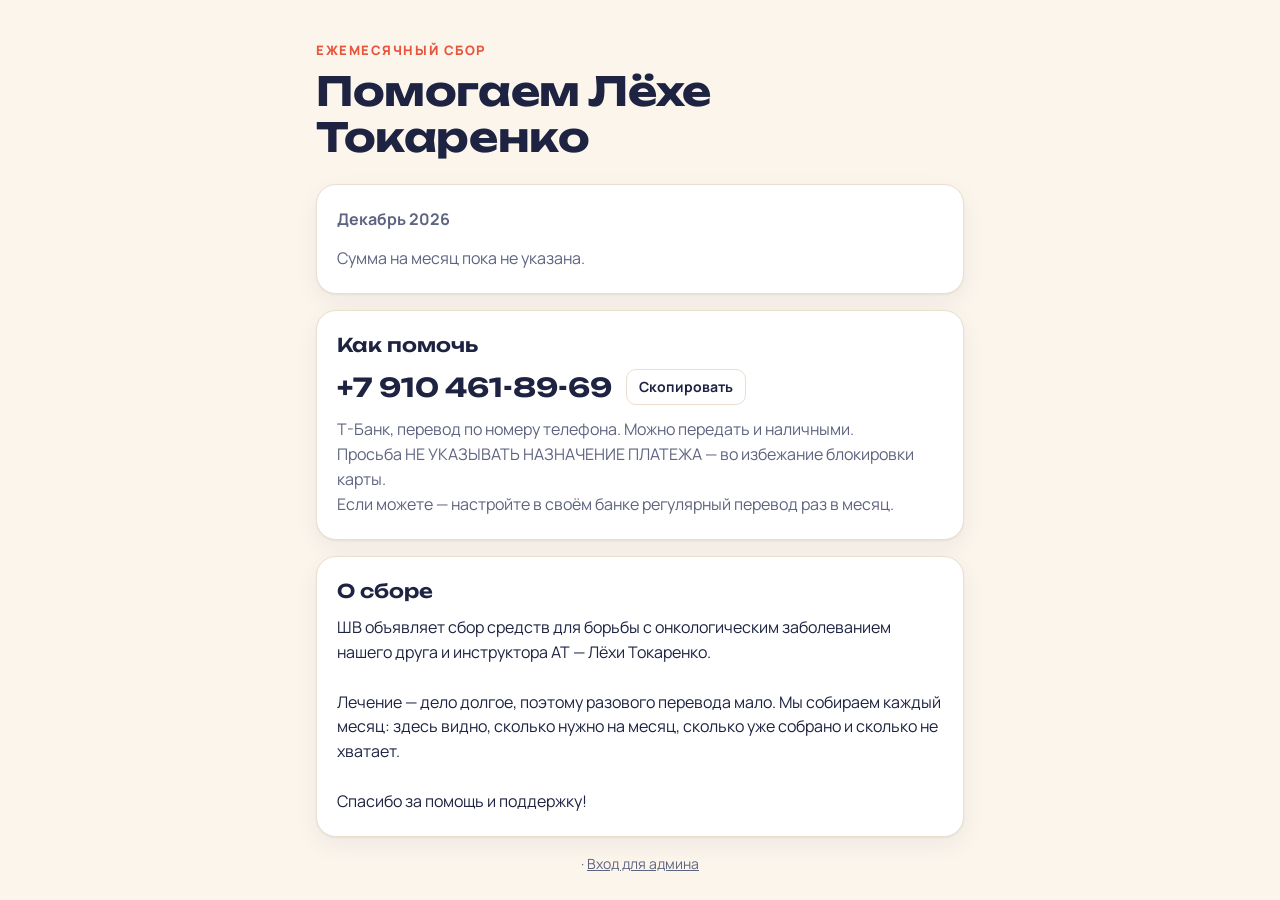
==== index.html @ a67ed2bd "Сайт ежемесячного сбора: полоска месяца, картинка-отчёт, новости с фото, админка Co-Authored-By: Cla" ====
<!doctype html>
<html lang="ru">
<head>
<meta charset="utf-8">
<meta name="viewport" content="width=device-width, initial-scale=1">
<meta name="robots" content="noindex, nofollow">
<title>Ежемесячный сбор</title>
<link rel="preconnect" href="https://fonts.googleapis.com">
<link rel="preconnect" href="https://fonts.gstatic.com" crossorigin>
<link rel="stylesheet" href="https://fonts.googleapis.com/css2?family=Manrope:wght@400;600;700;800&family=Unbounded:wght@600;700;800&display=swap">
<link rel="stylesheet" href="style.css">
</head>
<body>
<header class="top">
  <div class="wrap">
    <p class="kicker">Ежемесячный сбор</p>
    <h1 id="title">Загрузка…</h1>
  </div>
</header>

<main class="wrap">
  <p id="loadErr" class="card msg err" hidden>Не удалось загрузить данные. Обновите страницу.</p>

  <section class="card" id="meter" hidden>
    <div class="meter-head">
      <span class="month" id="monthLabel"></span>
      <span class="pill" id="pill"></span>
    </div>
    <div id="noGoal" class="muted" hidden>Сумма на месяц пока не указана.</div>
    <div id="hasGoal">
      <div class="big">
        <span class="sum" id="collected"></span>
        <span class="of">из <b id="goal"></b></span>
      </div>
      <div class="bar" role="progressbar" aria-valuemin="0" aria-valuemax="100" id="bar">
        <div class="fill" id="fill"></div>
      </div>
      <div class="stats">
        <div><small>Собрано</small><b id="pct"></b></div>
        <div class="left"><small>Осталось собрать</small><b id="left"></b></div>
      </div>
      <button class="btn wide" id="reportBtn" type="button">Картинка-отчёт для чата</button>
    </div>
  </section>

  <section class="card" id="help" hidden>
    <h2>Как помочь</h2>
    <div class="payto" id="paytoRow">
      <span class="num" id="payTo"></span>
      <button class="btn sm ghost" id="copyBtn" type="button">Скопировать</button>
    </div>
    <p class="pre muted" id="payNote"></p>
  </section>

  <section class="card" id="aboutSec" hidden>
    <h2>О сборе</h2>
    <p class="pre" id="about"></p>
  </section>

  <section class="card" id="meSec" hidden>
    <h2>О себе</h2>
    <img class="me-photo" id="mePhoto" alt="" hidden>
    <p class="pre" id="me"></p>
  </section>

  <section class="card" id="historySec" hidden>
    <h2>Прошлые месяцы</h2>
    <ul class="history" id="history"></ul>
  </section>

  <section id="newsSec" hidden>
    <h2 style="margin-top:28px">Отчёты и новости</h2>
    <div id="news"></div>
  </section>
</main>

<footer class="wrap">
  <span id="updated"></span>
  <span> · </span><a href="admin.html">Вход для админа</a>
</footer>

<dialog id="reportDlg">
  <img id="reportImg" alt="Картинка-отчёт о сборе">
  <p class="hint">На телефоне картинку можно сохранить долгим нажатием.</p>
  <div class="dlg-actions">
    <button class="btn" id="shareBtn" type="button" hidden>Поделиться</button>
    <button class="btn" id="downloadBtn" type="button">Скачать</button>
    <button class="btn ghost" id="closeBtn" type="button">Закрыть</button>
  </div>
</dialog>

<script src="common.js"></script>
<script src="site.js"></script>
</body>
</html>
---- style.css ----
:root {
  --bg: #FBF5EC;
  --surface: #FFFFFF;
  --ink: #1D2340;
  --muted: #5E6480;
  --line: #EADFCF;
  --track: #F2E7D7;
  --accent: #E8553D;
  --accent-2: #F5A524;
  --accent-ink: #FFFFFF;
  --ok: #2E7DBA;
  --danger: #C0392B;
  --shadow: 0 1px 2px rgba(29, 35, 64, .06), 0 8px 24px rgba(29, 35, 64, .06);
  --font-head: "Unbounded", system-ui, sans-serif;
  --font-body: "Manrope", system-ui, -apple-system, "Segoe UI", sans-serif;
  color-scheme: light;
}
@media (prefers-color-scheme: dark) {
  :root {
    --bg: #14172A;
    --surface: #1D2140;
    --ink: #F4EEE4;
    --muted: #A6A9C2;
    --line: #2C3156;
    --track: #2A2F52;
    --accent: #FF6B52;
    --ok: #6FB3E8;
    --danger: #FF7B6B;
    --shadow: none;
    color-scheme: dark;
  }
}

* { box-sizing: border-box; }
html { -webkit-text-size-adjust: 100%; }
body {
  margin: 0;
  background: var(--bg);
  color: var(--ink);
  font: 16px/1.55 var(--font-body);
}
img { max-width: 100%; display: block; }
a { color: var(--accent); }
[hidden] { display: none !important; }

.wrap { max-width: 680px; margin: 0 auto; padding: 0 16px; }

/* шапка */
.top { padding: 40px 0 8px; }
.kicker {
  margin: 0 0 8px;
  font-weight: 800;
  font-size: 13px;
  letter-spacing: .12em;
  text-transform: uppercase;
  color: var(--accent);
}
h1 {
  margin: 0;
  font: 700 clamp(26px, 6.5vw, 40px)/1.15 var(--font-head);
  letter-spacing: -.01em;
  overflow-wrap: anywhere;
}
h2 {
  margin: 0 0 12px;
  font: 600 19px/1.3 var(--font-head);
}

/* карточки */
.card {
  background: var(--surface);
  border: 1px solid var(--line);
  border-radius: 20px;
  padding: 22px 20px;
  margin: 16px 0;
  box-shadow: var(--shadow);
}
.pre { white-space: pre-line; overflow-wrap: anywhere; margin: 0; }
.muted { color: var(--muted); }
.small { font-size: 14px; }

/* полоска сбора */
.meter-head {
  display: flex; justify-content: space-between; align-items: center; gap: 12px;
  margin-bottom: 14px;
}
.month { font-weight: 700; color: var(--muted); }
.pill {
  font-weight: 800; font-size: 14px;
  padding: 4px 12px; border-radius: 999px;
  background: color-mix(in srgb, var(--accent) 14%, transparent);
  color: var(--accent);
  white-space: nowrap;
}
.pill.done { background: color-mix(in srgb, var(--ok) 16%, transparent); color: var(--ok); }
.big { display: flex; flex-wrap: wrap; align-items: baseline; gap: 4px 10px; margin-bottom: 16px; }
.big .sum { font: 800 clamp(34px, 9vw, 52px)/1.05 var(--font-head); letter-spacing: -.02em; }
.big .of { color: var(--muted); font-weight: 600; }
.big .of b { color: var(--ink); }
.bar {
  height: 18px; border-radius: 999px; background: var(--track); overflow: hidden;
}
.bar .fill {
  height: 100%; width: 0; border-radius: inherit;
  background: linear-gradient(90deg, var(--accent), var(--accent-2));
  transition: width .8s cubic-bezier(.2, .8, .2, 1);
}
.bar.slim { height: 8px; }
.stats { display: grid; grid-template-columns: 1fr 1fr; gap: 12px; margin-top: 16px; }
.stats small { display: block; color: var(--muted); font-weight: 600; font-size: 13px; }
.stats b { font: 700 22px/1.2 var(--font-head); }
.stats .left b { color: var(--accent); }

/* кнопки */
.btn {
  display: inline-flex; align-items: center; justify-content: center; gap: 8px;
  min-height: 46px; padding: 10px 18px;
  border: 0; border-radius: 14px;
  background: var(--accent); color: var(--accent-ink);
  font: 700 16px/1.2 var(--font-body);
  cursor: pointer; text-decoration: none;
}
.btn:hover { filter: brightness(1.05); }
.btn:disabled { opacity: .55; cursor: default; filter: none; }
.btn.ghost { background: transparent; color: var(--ink); border: 1.5px solid var(--line); }
.btn.danger { background: transparent; color: var(--danger); border: 1.5px solid var(--line); }
.btn.wide { width: 100%; margin-top: 20px; }
.btn.sm { min-height: 36px; padding: 6px 12px; font-size: 14px; border-radius: 10px; }

/* как помочь */
.payto {
  display: flex; flex-wrap: wrap; align-items: center; gap: 10px 14px;
  margin-bottom: 12px;
}
.payto .num { font: 700 clamp(20px, 5.5vw, 26px)/1.2 var(--font-head); overflow-wrap: anywhere; }

.me-photo { width: 100%; max-height: 440px; object-fit: cover; border-radius: 14px; margin-bottom: 14px; }

/* прошлые месяцы */
.history { list-style: none; margin: 0; padding: 0; }
.history li { padding: 12px 0; border-top: 1px solid var(--line); }
.history li:first-child { border-top: 0; padding-top: 0; }
.history .row { display: flex; justify-content: space-between; gap: 12px; margin-bottom: 6px; font-size: 15px; }
.history .row span:last-child { color: var(--muted); text-align: right; }

/* новости */
.post { padding: 0; overflow: hidden; }
.post .photo { display: block; background: var(--track); }
.post .photo img { width: 100%; max-height: 520px; object-fit: cover; }
.post .body { padding: 16px 20px 18px; }
.post time { display: block; font-size: 13px; font-weight: 700; color: var(--muted); margin-bottom: 6px; }

footer { padding: 24px 0 48px; text-align: center; font-size: 14px; color: var(--muted); }
footer a { color: var(--muted); }

/* окно картинки-отчёта */
dialog {
  border: 0; border-radius: 20px; padding: 16px;
  background: var(--surface); color: var(--ink);
  width: min(440px, calc(100vw - 32px));
  max-height: calc(100dvh - 32px);
}
dialog::backdrop { background: rgba(10, 12, 24, .6); }
dialog img { width: 100%; border-radius: 12px; }
.dlg-actions { display: flex; flex-wrap: wrap; gap: 8px; margin-top: 12px; }
.dlg-actions .btn { flex: 1 1 120px; }

/* формы (админка) */
label { display: block; font-weight: 700; font-size: 14px; margin: 14px 0 6px; }
label:first-child { margin-top: 0; }
input, textarea {
  width: 100%;
  padding: 11px 13px;
  border: 1.5px solid var(--line); border-radius: 12px;
  background: var(--bg); color: var(--ink);
  font: 16px/1.4 var(--font-body);
}
input:focus, textarea:focus { outline: 2px solid var(--accent); outline-offset: 1px; }
textarea { min-height: 96px; resize: vertical; }
input[type="file"] { padding: 9px; }
.hint { margin: 6px 0 0; font-size: 13px; color: var(--muted); }
.msg { margin: 12px 0 0; font-weight: 700; font-size: 14px; }
.msg.err { color: var(--danger); }
.msg.ok { color: var(--ok); }
.two { display: grid; grid-template-columns: 1fr 1fr; gap: 0 12px; }
.savebar {
  position: sticky; bottom: 0; z-index: 5;
  display: flex; align-items: center; gap: 12px;
  padding: 12px 16px; margin: 0 -16px;
  background: color-mix(in srgb, var(--bg) 92%, transparent);
  backdrop-filter: blur(6px);
  border-top: 1px solid var(--line);
}
.savebar .msg { margin: 0; }
.mrow { display: grid; grid-template-columns: 1fr 1fr auto; gap: 8px; align-items: end; padding: 10px 0; border-top: 1px solid var(--line); }
.mrow .mname { grid-column: 1 / -1; font-weight: 700; }
.mrow label { margin: 0 0 4px; font-weight: 600; font-size: 13px; color: var(--muted); }
.adm-post { display: flex; gap: 12px; align-items: flex-start; padding: 12px 0; border-top: 1px solid var(--line); }
.adm-post:first-child { border-top: 0; }
.adm-post img { width: 64px; height: 64px; object-fit: cover; border-radius: 10px; flex: none; }
.adm-post .t { flex: 1; min-width: 0; font-size: 14px; }
.adm-post .t p { margin: 2px 0 0; white-space: pre-line; overflow-wrap: anywhere; display: -webkit-box; -webkit-line-clamp: 3; -webkit-box-orient: vertical; overflow: hidden; }
.preview-img { margin-top: 10px; max-height: 220px; border-radius: 12px; }
details summary { cursor: pointer; font-weight: 700; margin-top: 18px; }
ol.steps { padding-left: 20px; margin: 8px 0 0; font-size: 14px; }
ol.steps li { margin: 4px 0; }

@media (prefers-reduced-motion: reduce) {
  .bar .fill { transition: none; }
}
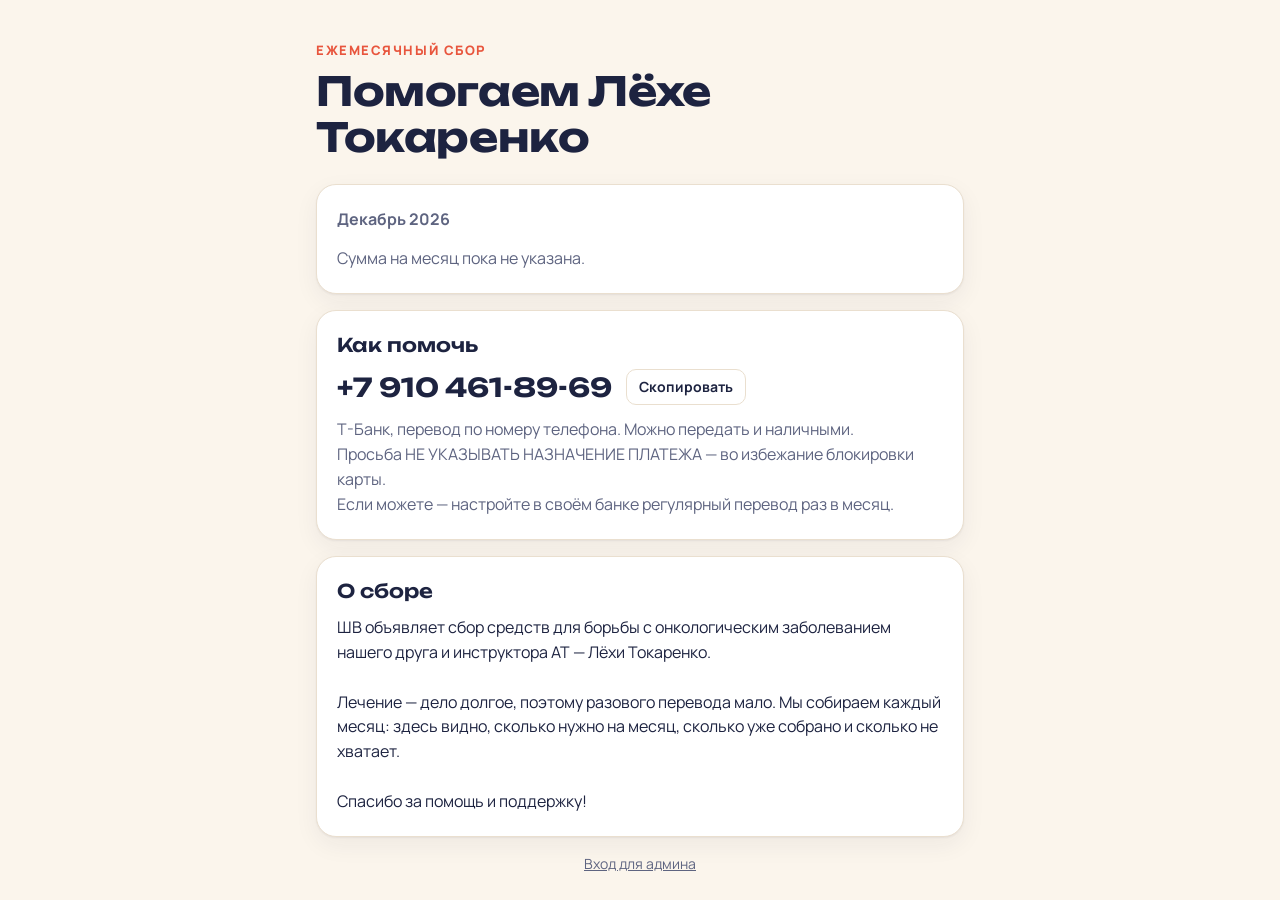
==== commit 4e0b3f55: "Подвал: точка-разделитель только когда есть дата обновления Co-Authored-By: Claude Opus 5.5 <noreply" ====
--- a/index.html
+++ b/index.html
@@ -75,8 +75,7 @@
 </main>
 
 <footer class="wrap">
-  <span id="updated"></span>
-  <span> · </span><a href="admin.html">Вход для админа</a>
+  <span id="updated"></span><span id="sep" hidden> · </span><a href="admin.html">Вход для админа</a>
 </footer>
 
 <dialog id="reportDlg">
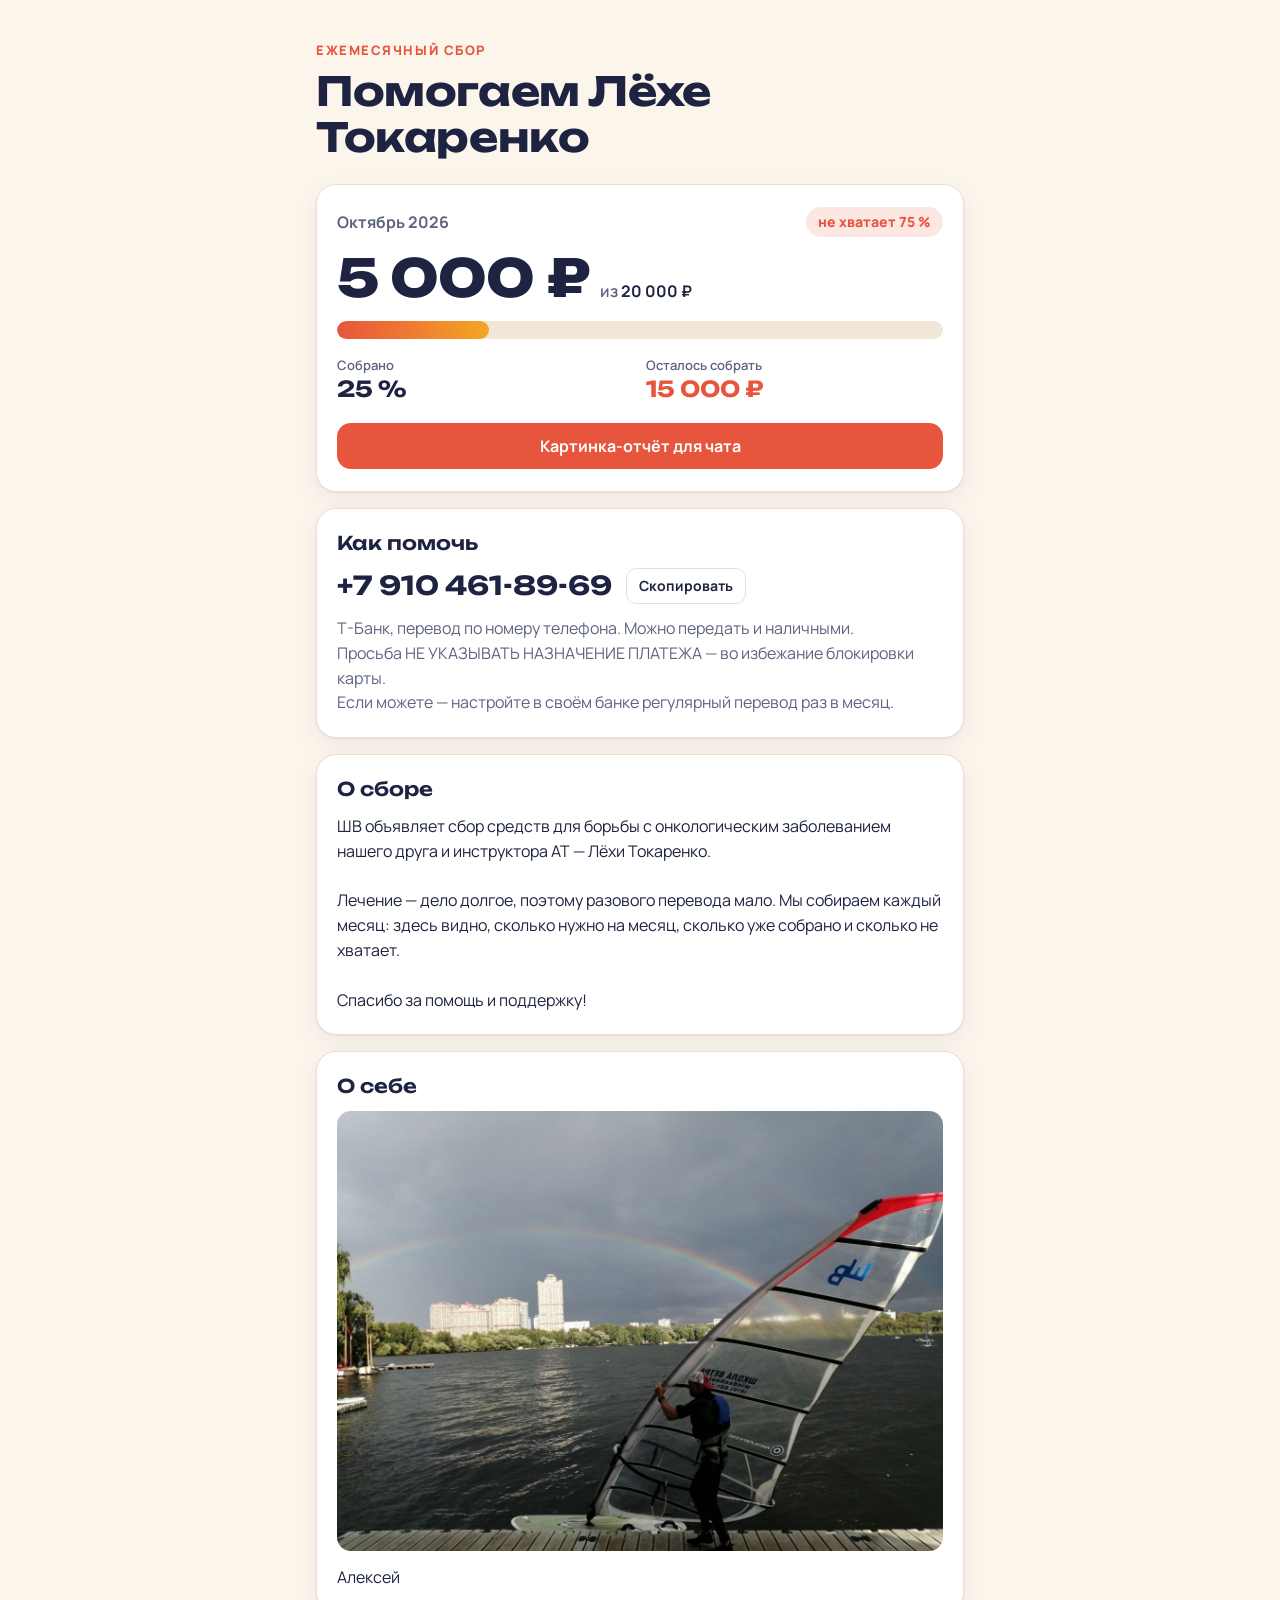
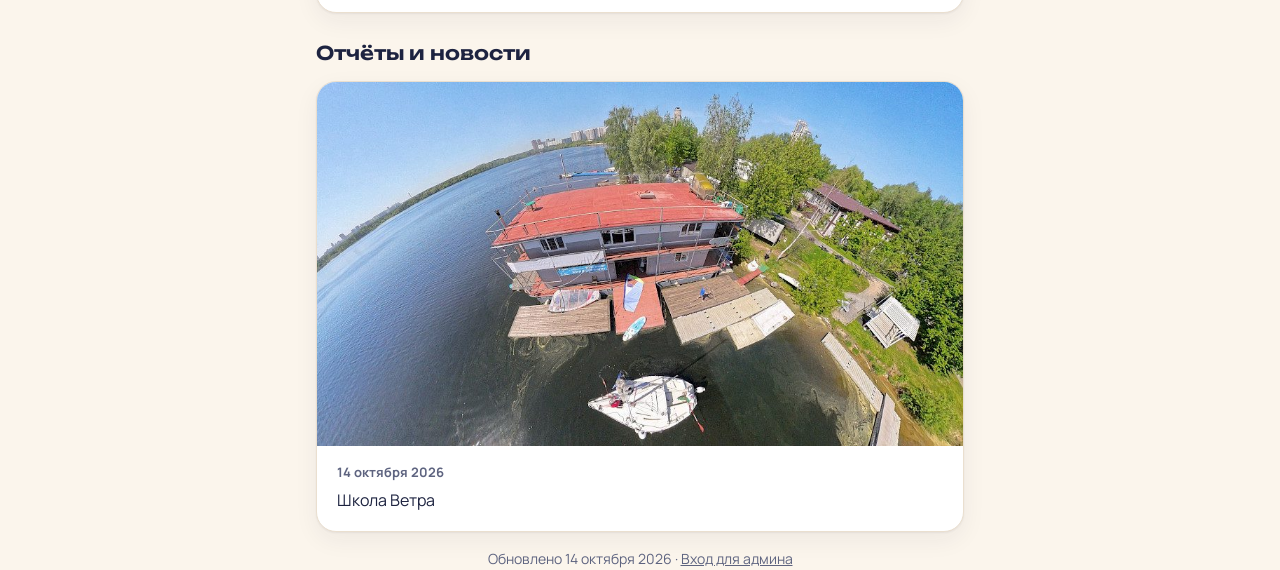
==== commit a8867f79: "«На что нужны деньги» у каждого месяца, светлый фон картинки для чата Co-Authored-By: Claude Opus 5." ====
--- a/index.html
+++ b/index.html
@@ -39,8 +39,12 @@
         <div><small>Собрано</small><b id="pct"></b></div>
         <div class="left"><small>Осталось собрать</small><b id="left"></b></div>
       </div>
-      <button class="btn wide" id="reportBtn" type="button">Картинка-отчёт для чата</button>
     </div>
+    <div class="need" id="needBox" hidden>
+      <small>На что нужны деньги в этом месяце</small>
+      <p class="pre" id="need"></p>
+    </div>
+    <button class="btn wide" id="reportBtn" type="button" hidden>Картинка-отчёт для чата</button>
   </section>
 
   <section class="card" id="help" hidden>
--- a/style.css
+++ b/style.css
@@ -111,6 +111,12 @@
 .stats b { font: 700 22px/1.2 var(--font-head); }
 .stats .left b { color: var(--accent); }
 
+.need {
+  margin-top: 18px; padding: 12px 14px; border-radius: 12px;
+  background: color-mix(in srgb, var(--accent) 7%, transparent);
+}
+.need small { display: block; color: var(--muted); font-weight: 700; font-size: 13px; margin-bottom: 4px; }
+
 /* кнопки */
 .btn {
   display: inline-flex; align-items: center; justify-content: center; gap: 8px;
@@ -193,7 +199,9 @@
 }
 .savebar .msg { margin: 0; }
 .mrow { display: grid; grid-template-columns: 1fr 1fr auto; gap: 8px; align-items: end; padding: 10px 0; border-top: 1px solid var(--line); }
-.mrow .mname { grid-column: 1 / -1; font-weight: 700; }
+.mrow .mname, .mrow .mnote { grid-column: 1 / -1; }
+.mrow .mname { font-weight: 700; }
+.mrow textarea { min-height: 60px; }
 .mrow label { margin: 0 0 4px; font-weight: 600; font-size: 13px; color: var(--muted); }
 .adm-post { display: flex; gap: 12px; align-items: flex-start; padding: 12px 0; border-top: 1px solid var(--line); }
 .adm-post:first-child { border-top: 0; }
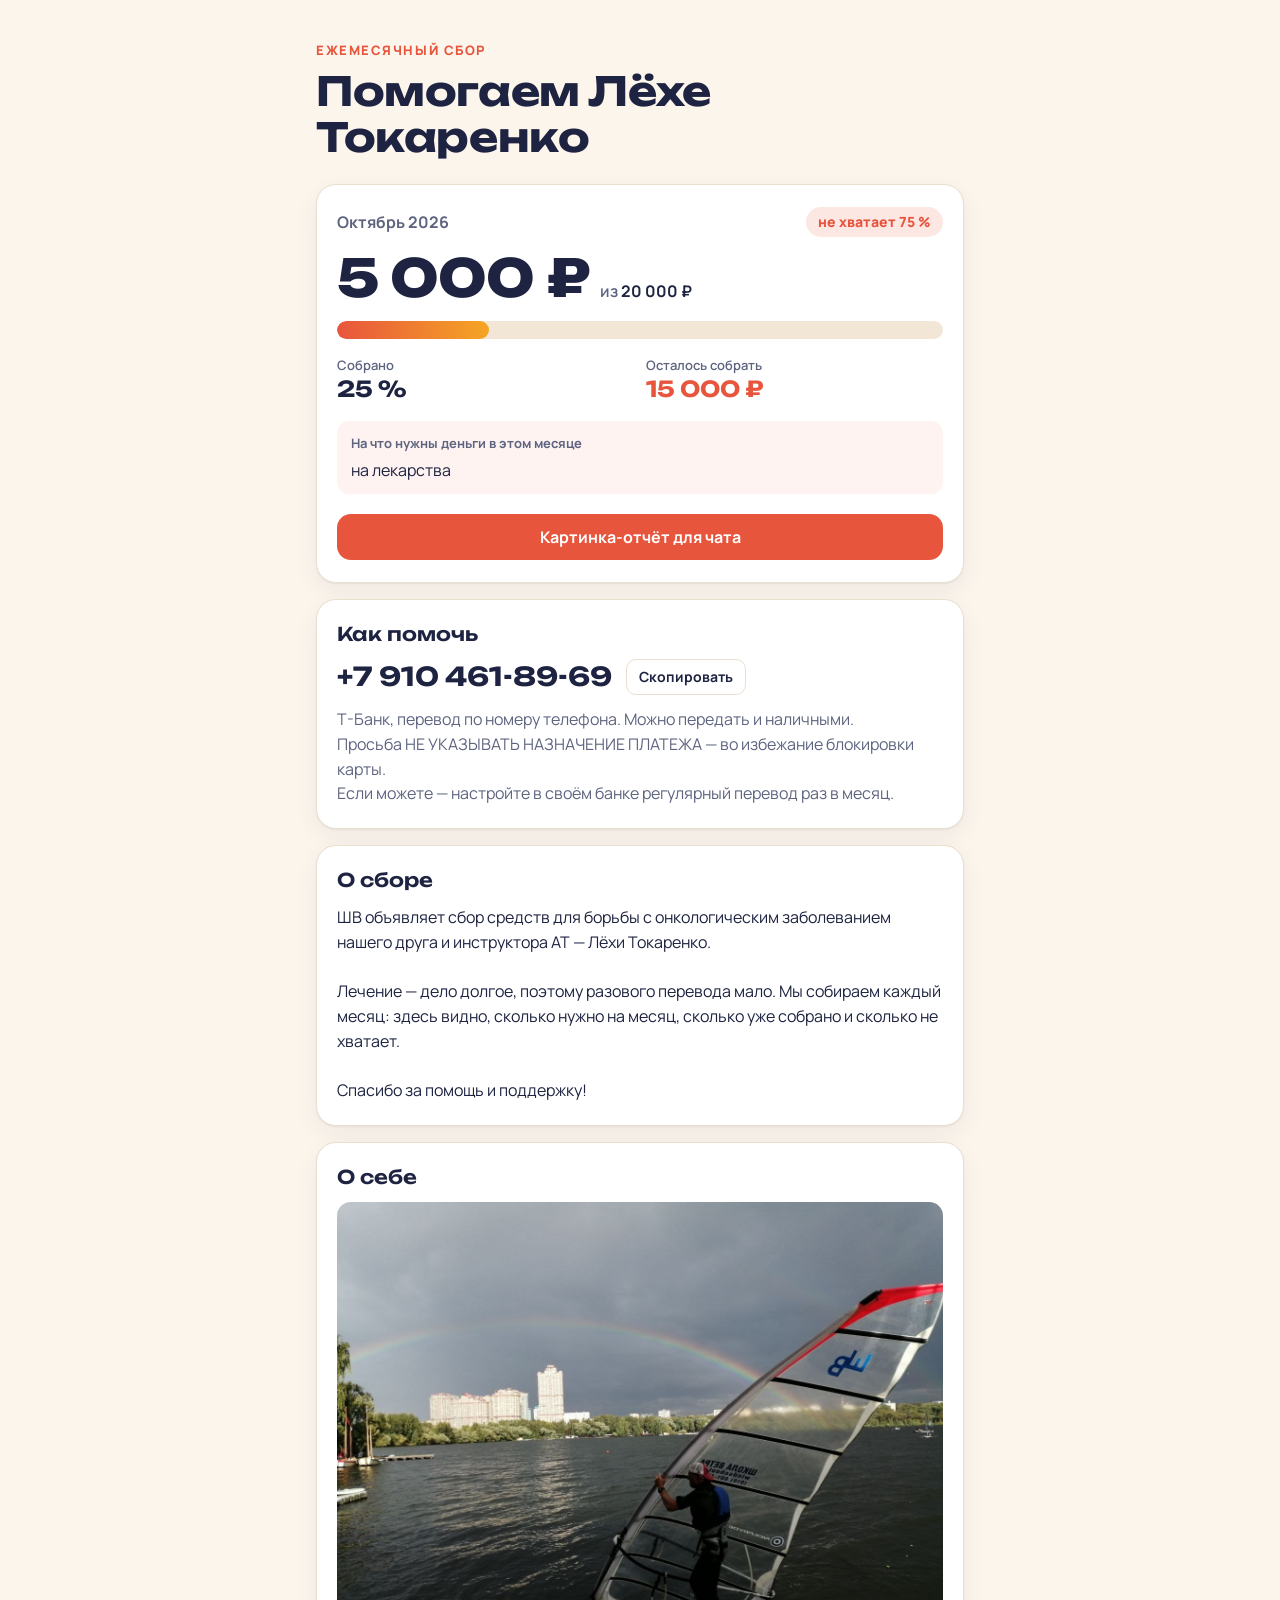
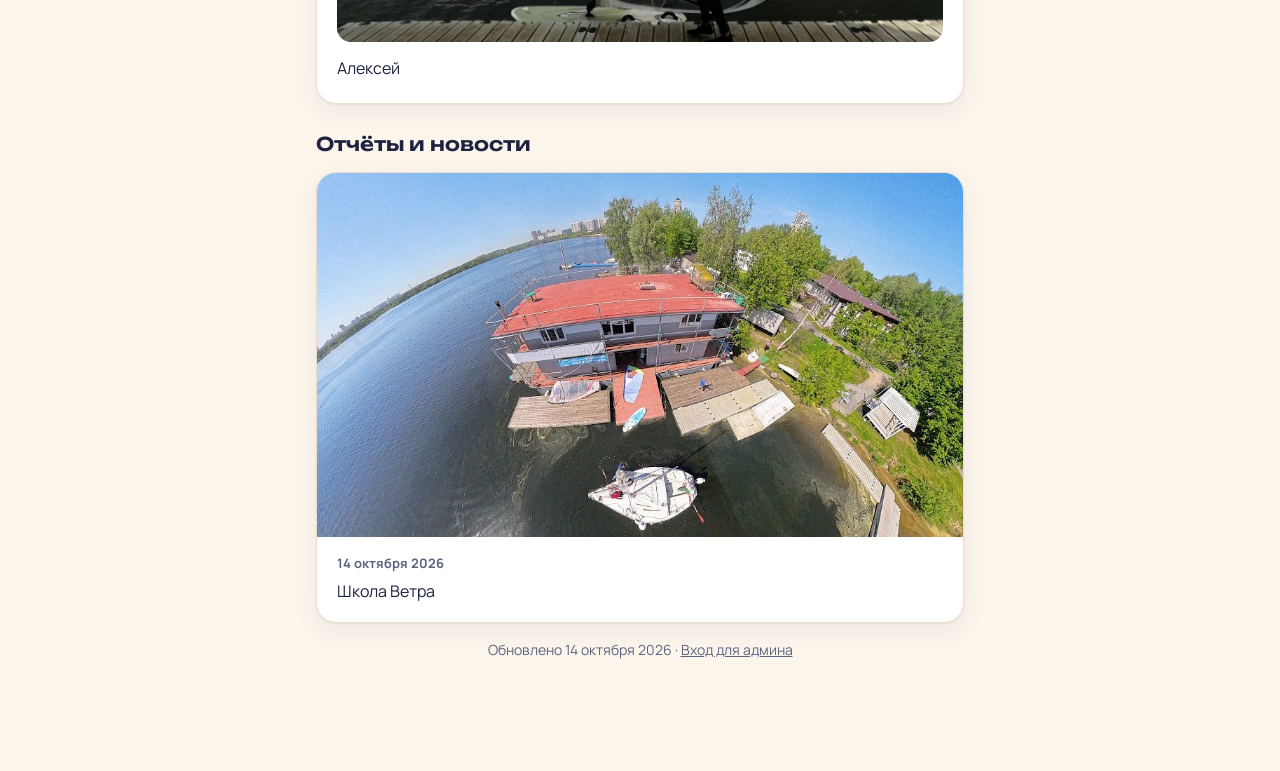
==== commit ef1c2e5c: "Запас прокрутки внизу на всех страницах Co-Authored-By: Claude Opus 5.5 <noreply@anthropic.com>" ====
--- a/index.html
+++ b/index.html
@@ -8,7 +8,7 @@
 <link rel="preconnect" href="https://fonts.googleapis.com">
 <link rel="preconnect" href="https://fonts.gstatic.com" crossorigin>
 <link rel="stylesheet" href="https://fonts.googleapis.com/css2?family=Manrope:wght@400;600;700;800&family=Unbounded:wght@600;700;800&display=swap">
-<link rel="stylesheet" href="style.css">
+<link rel="stylesheet" href="style.css?v=6">
 </head>
 <body>
 <header class="top">
@@ -92,7 +92,7 @@
   </div>
 </dialog>
 
-<script src="common.js"></script>
-<script src="site.js"></script>
+<script src="common.js?v=6"></script>
+<script src="site.js?v=6"></script>
 </body>
 </html>
--- a/style.css
+++ b/style.css
@@ -38,6 +38,8 @@
   background: var(--bg);
   color: var(--ink);
   font: 16px/1.55 var(--font-body);
+  /* запас прокрутки внизу всех страниц: последний блок не прилипает к краю экрана */
+  padding-bottom: calc(110px + env(safe-area-inset-bottom, 0px));
 }
 img { max-width: 100%; display: block; }
 a { color: var(--accent); }
@@ -156,7 +158,7 @@
 .post .body { padding: 16px 20px 18px; }
 .post time { display: block; font-size: 13px; font-weight: 700; color: var(--muted); margin-bottom: 6px; }
 
-footer { padding: 24px 0 48px; text-align: center; font-size: 14px; color: var(--muted); }
+footer { padding: 24px 0; text-align: center; font-size: 14px; color: var(--muted); }
 footer a { color: var(--muted); }
 
 /* окно картинки-отчёта */
@@ -209,6 +211,8 @@
 .adm-post .t { flex: 1; min-width: 0; font-size: 14px; }
 .adm-post .t p { margin: 2px 0 0; white-space: pre-line; overflow-wrap: anywhere; display: -webkit-box; -webkit-line-clamp: 3; -webkit-box-orient: vertical; overflow: hidden; }
 .preview-img { margin-top: 10px; max-height: 220px; border-radius: 12px; }
+.adm-nav { display: flex; flex-wrap: wrap; gap: 10px; margin-top: 24px; }
+.adm-nav .btn { flex: 1 1 140px; min-height: 52px; font-size: 17px; }
 details summary { cursor: pointer; font-weight: 700; margin-top: 18px; }
 ol.steps { padding-left: 20px; margin: 8px 0 0; font-size: 14px; }
 ol.steps li { margin: 4px 0; }
